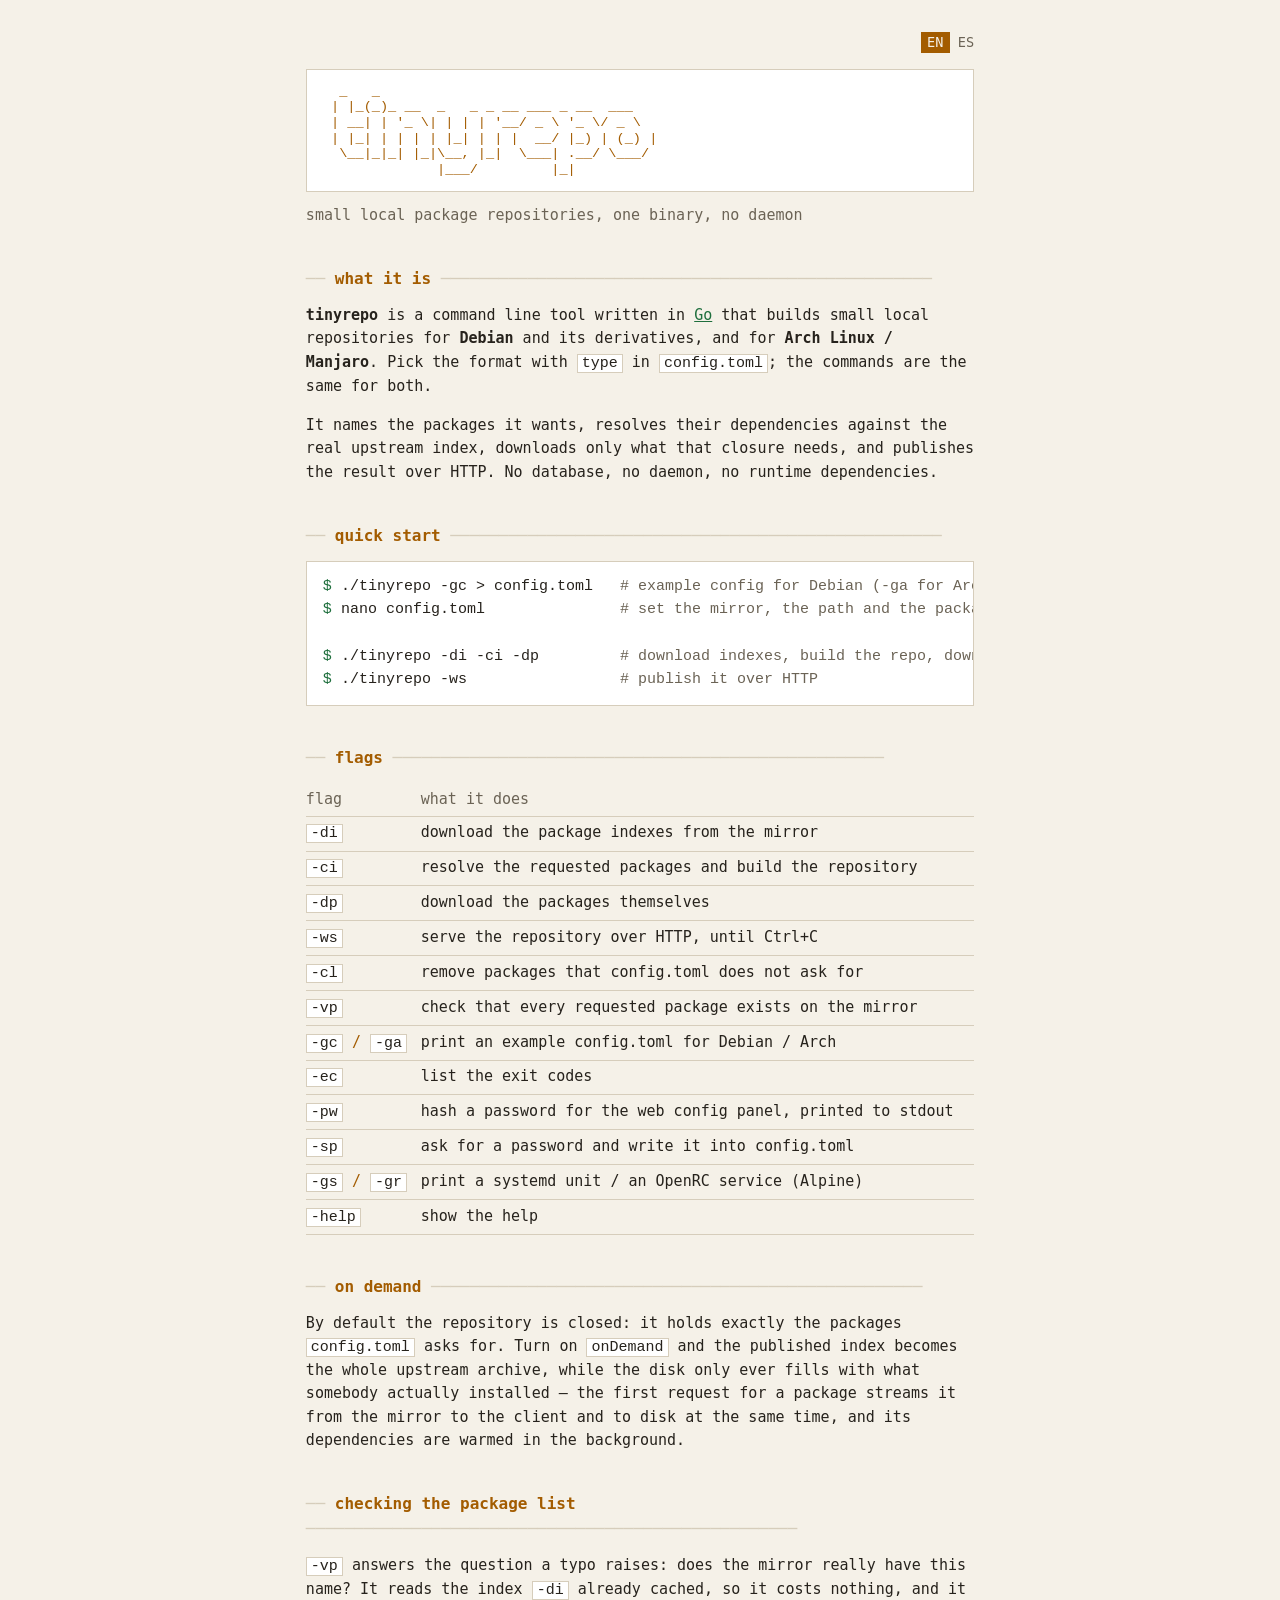
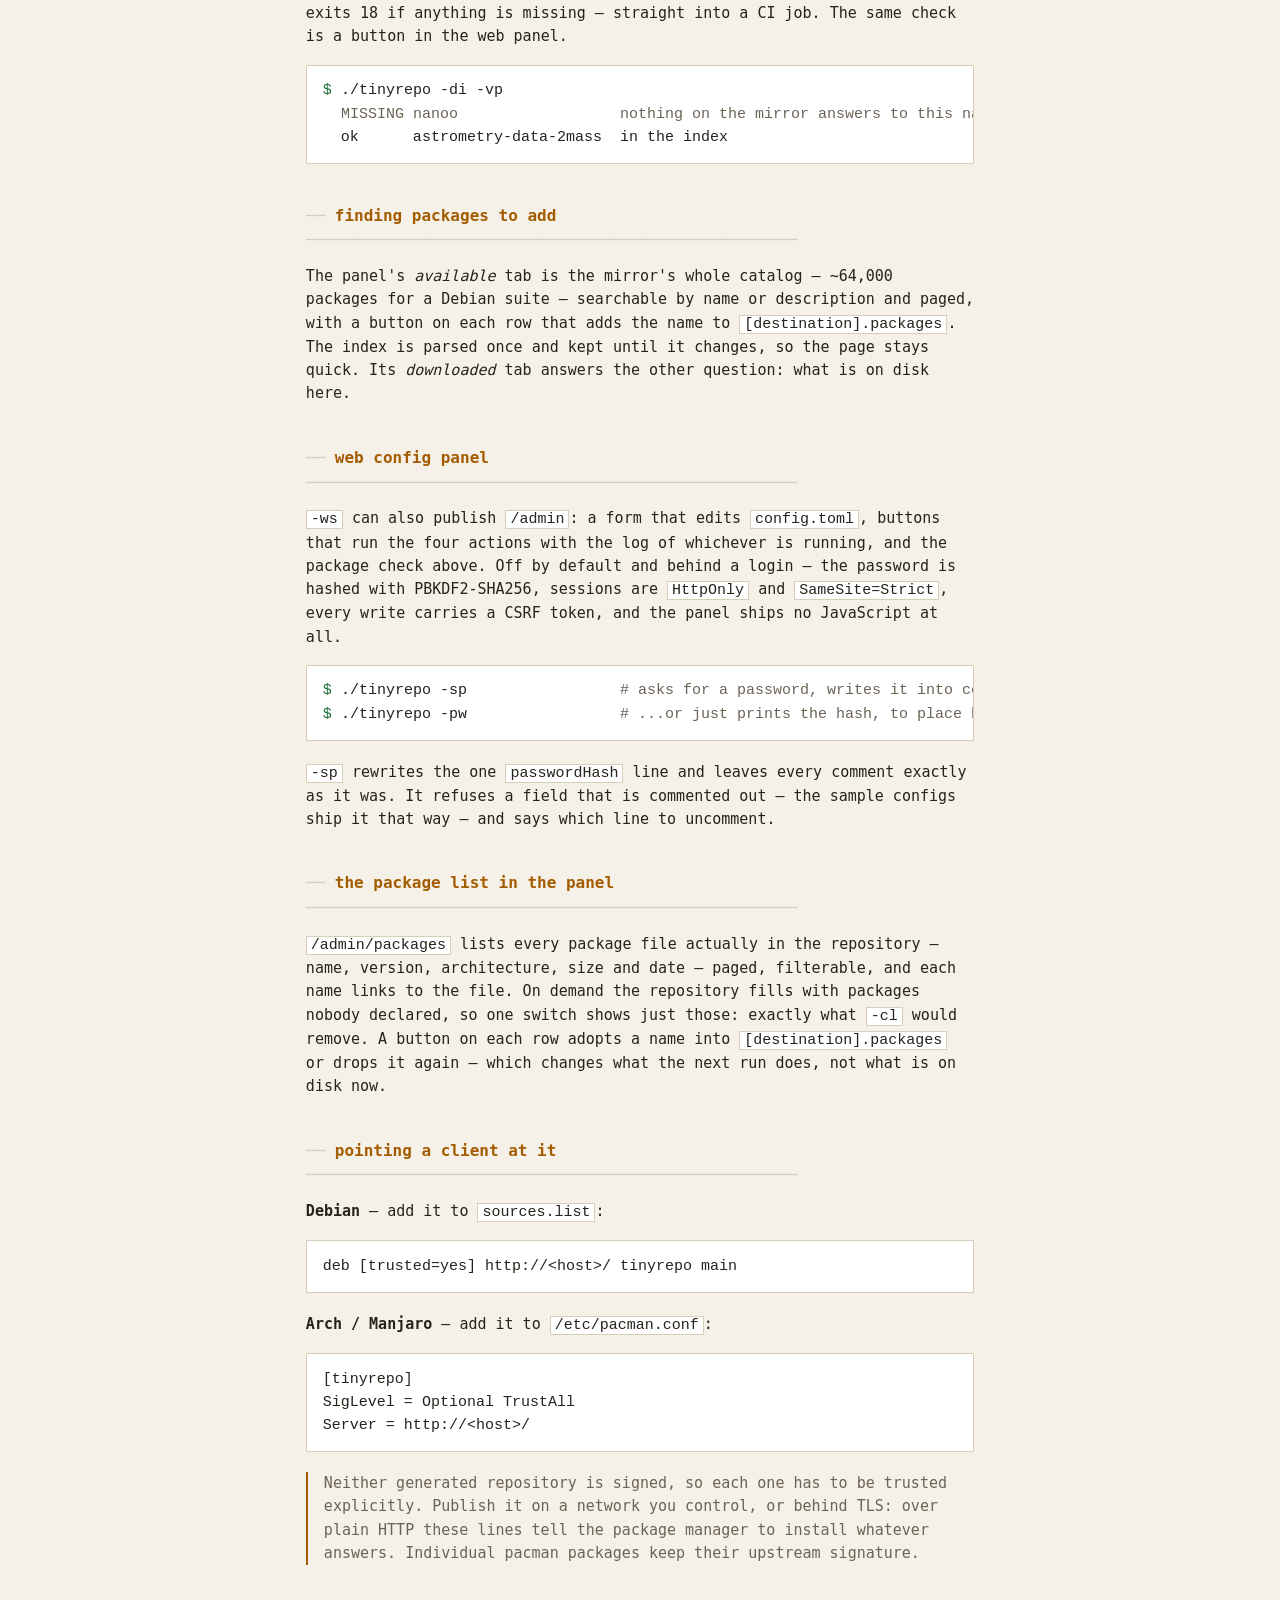
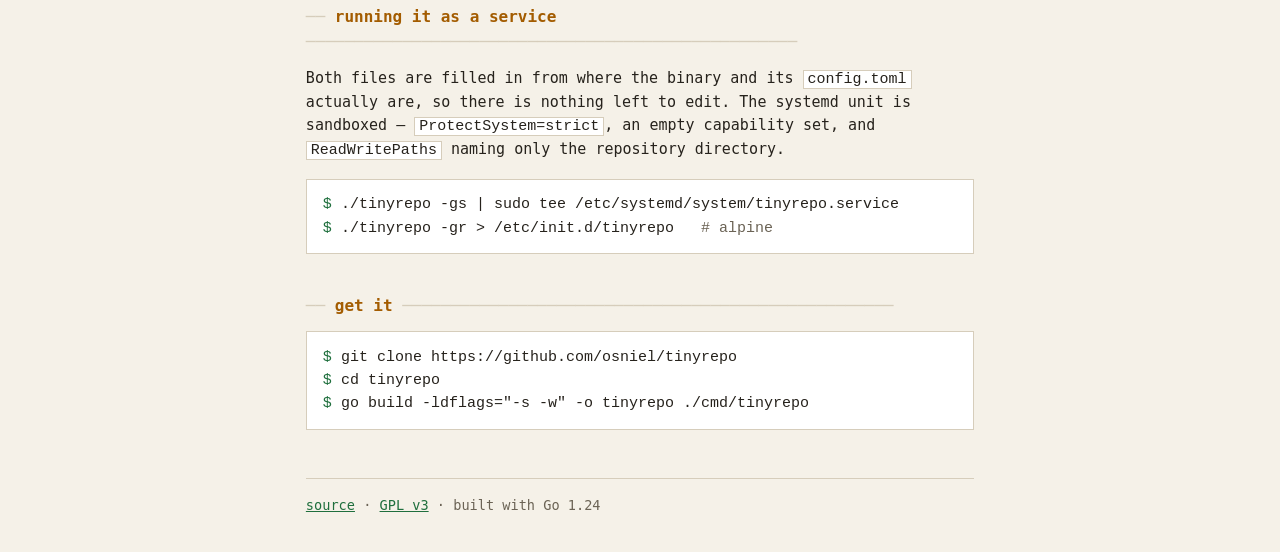
==== docs/index.html @ 4bbfd74e "docs: publish the website from docs/ for GitHub Pages Pages serves a branch from the repository root" ====
<!DOCTYPE html>
<html lang="en">
<head>
<meta charset="utf-8">
<meta name="viewport" content="width=device-width, initial-scale=1">
<title>tinyrepo — small local Debian and Arch repositories</title>
<meta name="description" content="A single Go binary that builds and serves small local package repositories for Debian and Arch Linux / Manjaro.">
<link rel="alternate" hreflang="en" href="./">
<link rel="alternate" hreflang="es" href="es/">
<link rel="stylesheet" href="assets/tui.css">
</head>
<body>
<main>

<nav class="lang">
  <a href="./" aria-current="true">EN</a>
  <a href="es/">ES</a>
</nav>

<header>
<pre class="logo" aria-label="tinyrepo">  _   _                           
 | |_(_)_ __  _   _ _ __ ___ _ __  ___
 | __| | '_ \| | | | '__/ _ \ '_ \/ _ \
 | |_| | | | | |_| | | |  __/ |_) | (_) |
  \__|_|_| |_|\__, |_|  \___| .__/ \___/
              |___/         |_|</pre>
<p class="tagline">small local package repositories, one binary, no daemon<span class="cursor"> </span></p>
</header>

<h2>what it is</h2>
<p><strong>tinyrepo</strong> is a command line tool written in
<a href="https://golang.org/">Go</a> that builds small local repositories for
<strong>Debian</strong> and its derivatives, and for
<strong>Arch Linux / Manjaro</strong>. Pick the format with <code>type</code> in
<code>config.toml</code>; the commands are the same for both.</p>
<p>It names the packages it wants, resolves their dependencies against the real
upstream index, downloads only what that closure needs, and publishes the result
over HTTP. No database, no daemon, no runtime dependencies.</p>

<h2>quick start</h2>
<pre><code><span class="p">$</span> ./tinyrepo -gc &gt; config.toml   <span class="c"># example config for Debian (-ga for Arch)</span>
<span class="p">$</span> nano config.toml               <span class="c"># set the mirror, the path and the packages</span>

<span class="p">$</span> ./tinyrepo -di -ci -dp         <span class="c"># download indexes, build the repo, download packages</span>
<span class="p">$</span> ./tinyrepo -ws                 <span class="c"># publish it over HTTP</span></code></pre>

<h2>flags</h2>
<div class="scroll">
<table>
<thead><tr><th>flag</th><th>what it does</th></tr></thead>
<tbody>
<tr><td><code>-di</code></td><td>download the package indexes from the mirror</td></tr>
<tr><td><code>-ci</code></td><td>resolve the requested packages and build the repository</td></tr>
<tr><td><code>-dp</code></td><td>download the packages themselves</td></tr>
<tr><td><code>-ws</code></td><td>serve the repository over HTTP, until Ctrl+C</td></tr>
<tr><td><code>-cl</code></td><td>remove packages that config.toml does not ask for</td></tr>
<tr><td><code>-vp</code></td><td>check that every requested package exists on the mirror</td></tr>
<tr><td><code>-gc</code> / <code>-ga</code></td><td>print an example config.toml for Debian / Arch</td></tr>
<tr><td><code>-ec</code></td><td>list the exit codes</td></tr>
<tr><td><code>-pw</code></td><td>hash a password for the web config panel, printed to stdout</td></tr>
<tr><td><code>-sp</code></td><td>ask for a password and write it into config.toml</td></tr>
<tr><td><code>-gs</code> / <code>-gr</code></td><td>print a systemd unit / an OpenRC service (Alpine)</td></tr>
<tr><td><code>-help</code></td><td>show the help</td></tr>
</tbody>
</table>
</div>

<h2>on demand</h2>
<p>By default the repository is closed: it holds exactly the
packages <code>config.toml</code> asks for. Turn on <code>onDemand</code> and the
published index becomes the whole upstream archive, while the disk only ever
fills with what somebody actually installed — the first request for a package
streams it from the mirror to the client and to disk at the same time, and its
dependencies are warmed in the background.</p>

<h2>checking the package list</h2>
<p><code>-vp</code> answers the question a typo raises: does the mirror really
have this name? It reads the index <code>-di</code> already cached, so it costs
nothing, and it exits 18 if anything is missing — straight into a CI job. The
same check is a button in the web panel.</p>
<pre><code><span class="p">$</span> ./tinyrepo -di -vp
  <span class="c">MISSING nanoo                  nothing on the mirror answers to this name</span>
  ok      astrometry-data-2mass  in the index</code></pre>

<h2>finding packages to add</h2>
<p>The panel's <em>available</em> tab is the mirror's whole catalog — ~64,000
packages for a Debian suite — searchable by name or description and paged, with
a button on each row that adds the name to <code>[destination].packages</code>.
The index is parsed once and kept until it changes, so the page stays quick. Its
<em>downloaded</em> tab answers the other question: what is on disk here.</p>

<h2>web config panel</h2>
<p><code>-ws</code> can also publish <code>/admin</code>: a form that edits
<code>config.toml</code>, buttons that run the four actions with the log of
whichever is running, and the package check above. Off by default and behind a
login — the password is hashed with PBKDF2-SHA256, sessions are
<code>HttpOnly</code> and <code>SameSite=Strict</code>, every write carries a
CSRF token, and the panel ships no JavaScript at all.</p>
<pre><code><span class="p">$</span> ./tinyrepo -sp                 <span class="c"># asks for a password, writes it into config.toml</span>
<span class="p">$</span> ./tinyrepo -pw                 <span class="c"># ...or just prints the hash, to place by hand</span></code></pre>
<p><code>-sp</code> rewrites the one <code>passwordHash</code> line and leaves
every comment exactly as it was. It refuses a field that is commented out — the
sample configs ship it that way — and says which line to uncomment.</p>

<h2>the package list in the panel</h2>
<p><code>/admin/packages</code> lists every package file actually in the
repository — name, version, architecture, size and date — paged, filterable, and
each name links to the file. On demand the repository fills with packages nobody
declared, so one switch shows just those: exactly what <code>-cl</code> would
remove. A button on each row adopts a name into
<code>[destination].packages</code> or drops it again — which changes what the
next run does, not what is on disk now.</p>

<h2>pointing a client at it</h2>
<p><strong>Debian</strong> — add it to <code>sources.list</code>:</p>
<pre><code>deb [trusted=yes] http://&lt;host&gt;/ tinyrepo main</code></pre>
<p><strong>Arch / Manjaro</strong> — add it to <code>/etc/pacman.conf</code>:</p>
<pre><code>[tinyrepo]
SigLevel = Optional TrustAll
Server = http://&lt;host&gt;/</code></pre>
<p class="note">Neither generated repository is signed, so each one has to be trusted
explicitly. Publish it on a network you control, or behind TLS: over plain HTTP
these lines tell the package manager to install whatever answers. Individual
pacman packages keep their upstream signature.</p>

<h2>running it as a service</h2>
<p>Both files are filled in from where the binary and its <code>config.toml</code>
actually are, so there is nothing left to edit. The systemd unit is sandboxed —
<code>ProtectSystem=strict</code>, an empty capability set, and
<code>ReadWritePaths</code> naming only the repository directory.</p>
<pre><code><span class="p">$</span> ./tinyrepo -gs | sudo tee /etc/systemd/system/tinyrepo.service
<span class="p">$</span> ./tinyrepo -gr &gt; /etc/init.d/tinyrepo   <span class="c"># alpine</span></code></pre>

<h2>get it</h2>
<pre><code><span class="p">$</span> git clone https://github.com/osniel/tinyrepo
<span class="p">$</span> cd tinyrepo
<span class="p">$</span> go build -ldflags="-s -w" -o tinyrepo ./cmd/tinyrepo</code></pre>

<footer>
<a href="https://github.com/osniel/tinyrepo">source</a> ·
<a href="https://www.gnu.org/licenses/gpl-3.0.html">GPL v3</a> ·
built with Go 1.24
</footer>

</main>
</body>
</html>
---- docs/assets/tui.css ----
/* tinyrepo - TUI stylesheet.
   No framework, no JavaScript, no webfont: the terminal look comes from the
   monospace stack the reader already has and from box-drawing characters. */

:root {
  color-scheme: light dark;

  --bg:        #12100e;
  --panel:     #1a1714;
  --fg:        #d8cfc0;
  --dim:       #8a8176;
  --accent:    #ffb454; /* amber phosphor */
  --accent-2:  #7fd88f;
  --border:    #3a332c;
  --measure:   74ch;
}

@media (prefers-color-scheme: light) {
  :root {
    --bg:       #f5f1e8;
    --panel:    #ffffff;
    --fg:       #26221c;
    --dim:      #6b6355;
    --accent:   #a35c00;
    --accent-2: #1f6f3d;
    --border:   #d6cdbb;
  }
}

* { box-sizing: border-box; }

html { -webkit-text-size-adjust: 100%; }

body {
  margin: 0;
  padding: 2rem 1rem 4rem;
  background: var(--bg);
  color: var(--fg);
  font-family: ui-monospace, "SF Mono", "Cascadia Mono", Menlo, Consolas,
               "DejaVu Sans Mono", monospace;
  font-size: 15px;
  line-height: 1.55;
}

main { max-width: var(--measure); margin: 0 auto; }

/* ── header ────────────────────────────────────────────────────────────── */

header { margin-bottom: 2rem; }

.logo {
  color: var(--accent);
  font-size: clamp(0.6rem, 2.4vw, 0.85rem);
  line-height: 1.15;
  margin: 0 0 0.75rem;
  overflow-x: auto;
  white-space: pre;
}

.tagline { color: var(--dim); margin: 0; }

/* ── language switch ───────────────────────────────────────────────────── */

.lang {
  display: flex;
  gap: 0.5rem;
  justify-content: flex-end;
  margin: 0 0 1rem;
  font-size: 0.85rem;
}
.lang a { color: var(--dim); text-decoration: none; }
.lang a:hover { color: var(--accent); }
.lang [aria-current="true"] {
  color: var(--bg);
  background: var(--accent);
  padding: 0 0.4rem;
}

/* ── sections ──────────────────────────────────────────────────────────── */

h2 {
  color: var(--accent);
  font-size: 1rem;
  font-weight: 700;
  margin: 2.5rem 0 0.75rem;
}
h2::before { content: "── "; color: var(--border); }
h2::after  { content: " ───────────────────────────────────────────────────"; color: var(--border); }

p { margin: 0 0 1rem; }

a { color: var(--accent-2); }
a:hover { color: var(--accent); }

/* ── terminal block ────────────────────────────────────────────────────── */

pre {
  background: var(--panel);
  border: 1px solid var(--border);
  margin: 0 0 1.25rem;
  overflow-x: auto;
  padding: 0.85rem 1rem;
}
code { color: var(--fg); }
pre .p { color: var(--accent-2); }   /* prompt */
pre .c { color: var(--dim); }        /* comment */

:not(pre) > code {
  background: var(--panel);
  border: 1px solid var(--border);
  padding: 0 0.25rem;
}

/* ── table ─────────────────────────────────────────────────────────────── */

.scroll { overflow-x: auto; margin-bottom: 1.25rem; }

table { border-collapse: collapse; width: 100%; }
th, td {
  border-bottom: 1px solid var(--border);
  padding: 0.3rem 0.75rem 0.3rem 0;
  text-align: left;
  vertical-align: top;
}
th { color: var(--dim); font-weight: 400; }
td:first-child { color: var(--accent); white-space: nowrap; }

/* ── callout ───────────────────────────────────────────────────────────── */

.note {
  border-left: 2px solid var(--accent);
  color: var(--dim);
  padding-left: 1rem;
}

/* ── footer ────────────────────────────────────────────────────────────── */

footer {
  border-top: 1px solid var(--border);
  color: var(--dim);
  font-size: 0.85rem;
  margin-top: 3rem;
  padding-top: 1rem;
}

/* Blinking block cursor, off for anyone who asked for less motion. */
.cursor { background: var(--accent); animation: blink 1.1s step-end infinite; }
@keyframes blink { 50% { background: transparent; } }
@media (prefers-reduced-motion: reduce) { .cursor { animation: none; } }
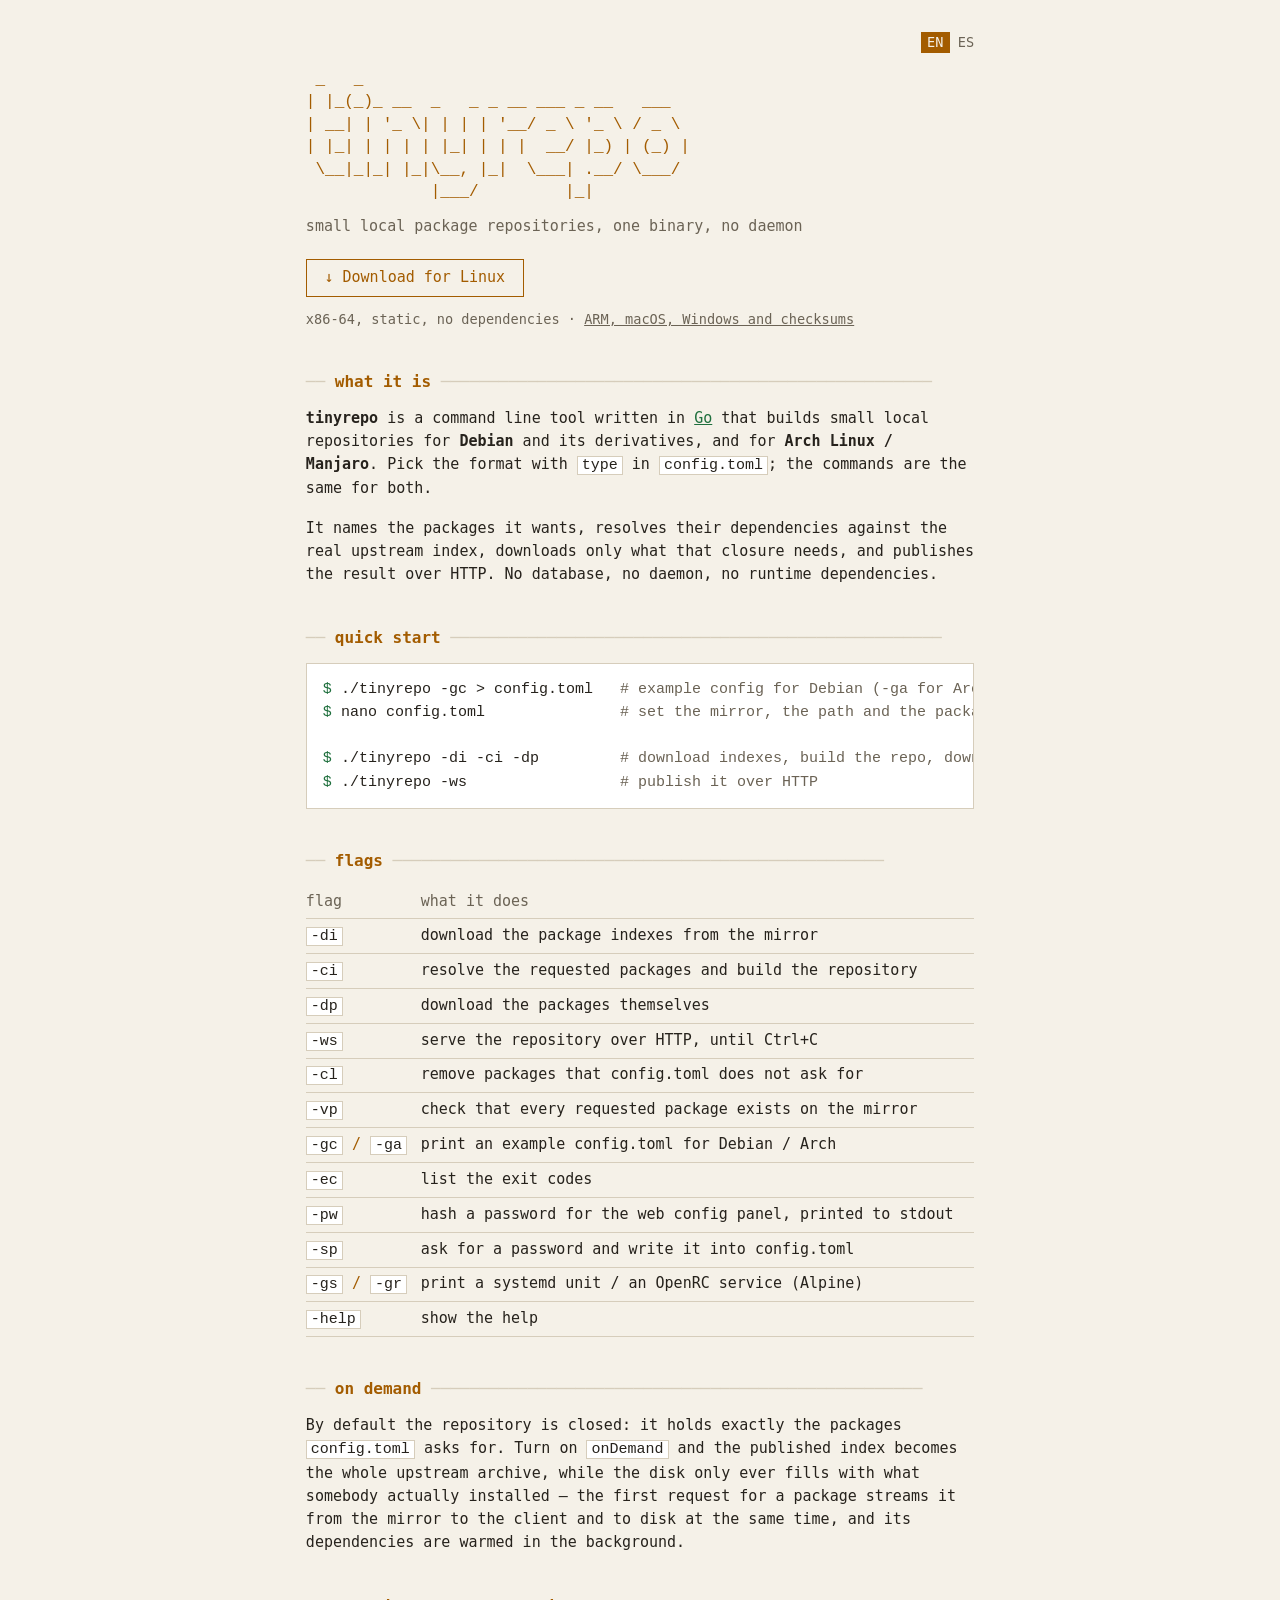
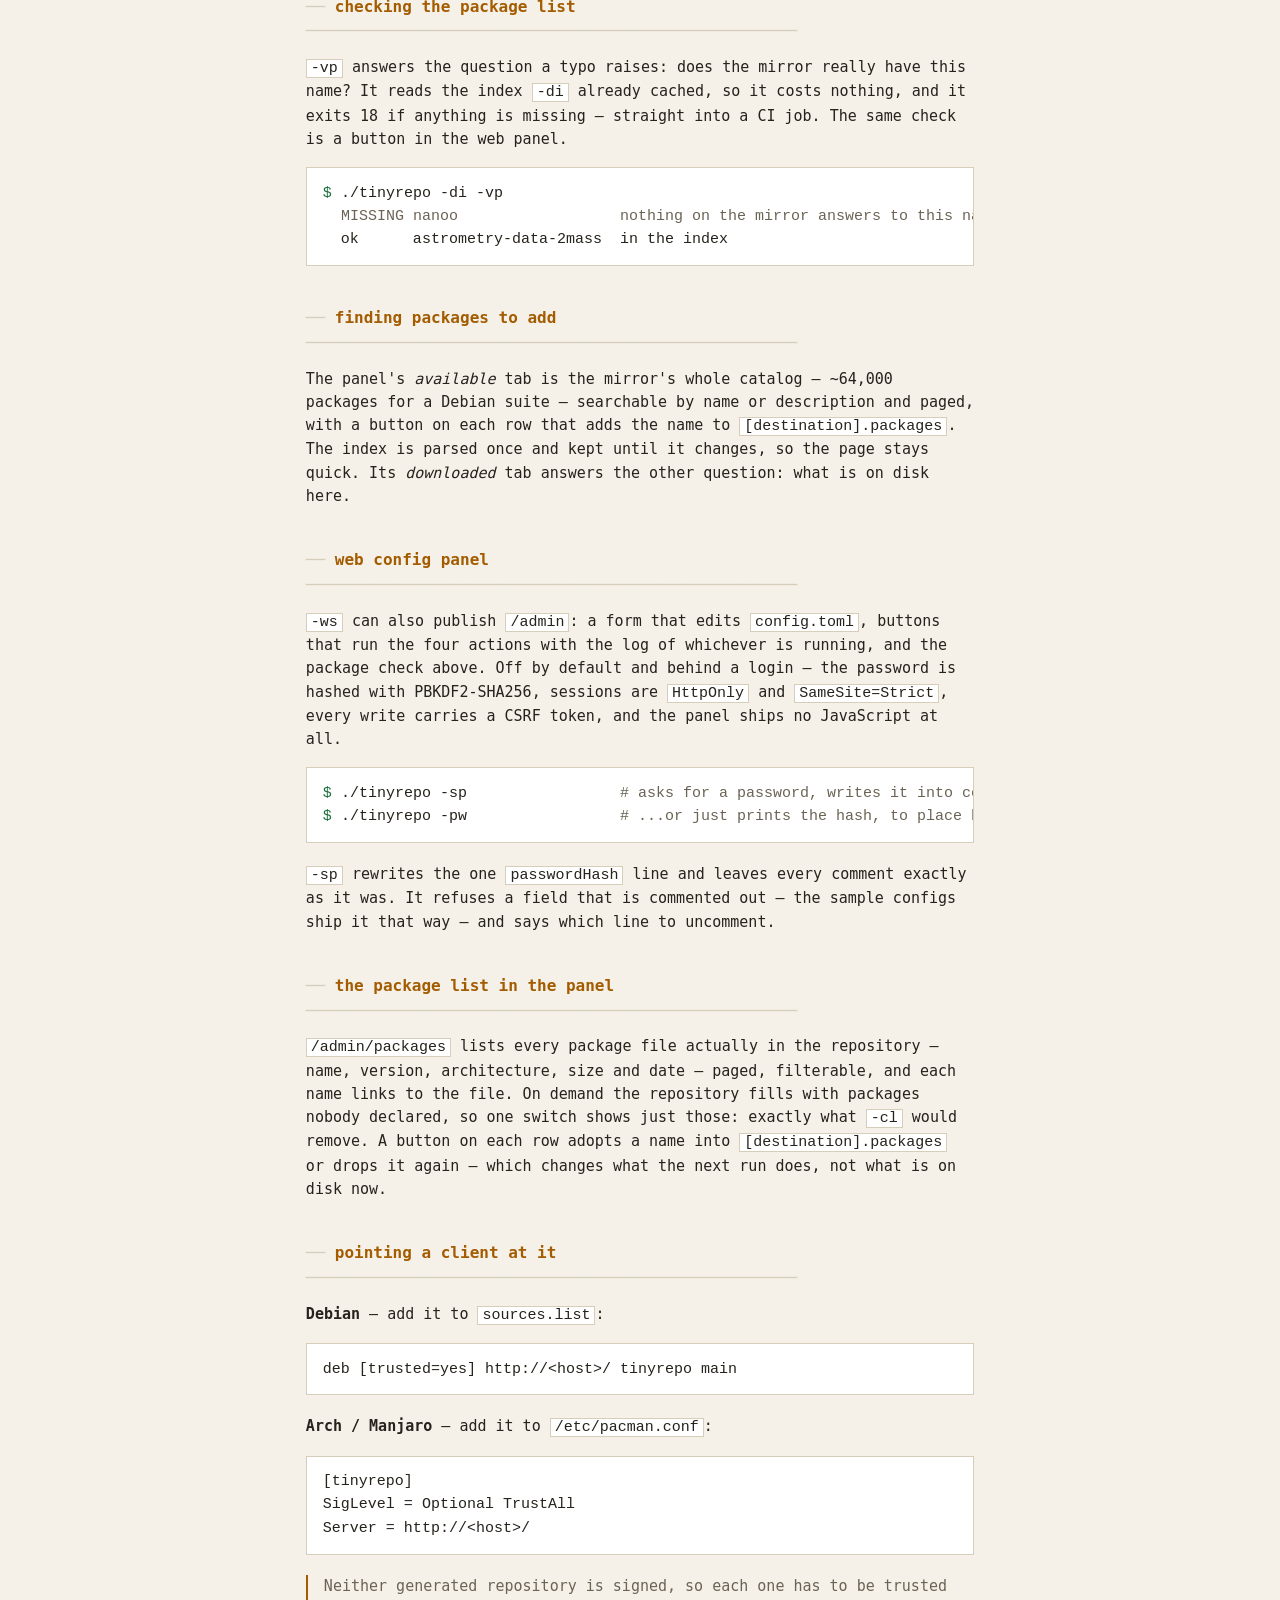
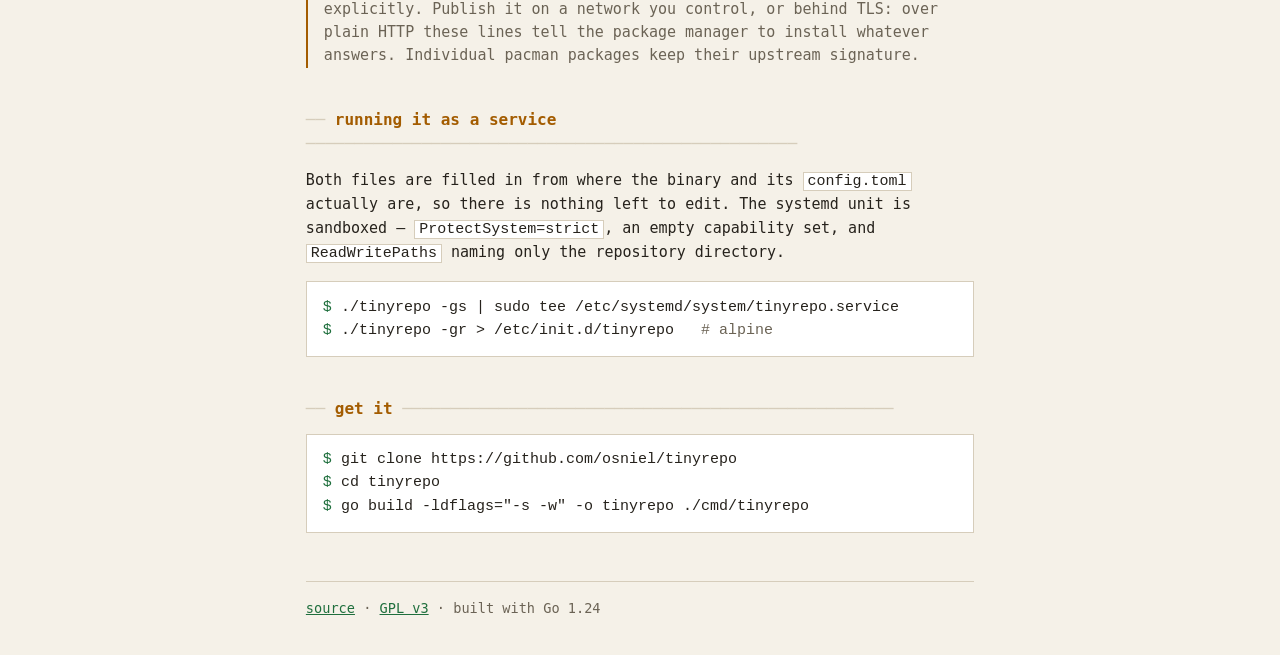
==== commit 40a62064: "docs: download button in the site header Links to /releases/latest/download/tinyrepo-linux-amd64, wh" ====
--- a/docs/index.html
+++ b/docs/index.html
@@ -18,13 +18,19 @@
 </nav>
 
 <header>
-<pre class="logo" aria-label="tinyrepo">  _   _                           
- | |_(_)_ __  _   _ _ __ ___ _ __  ___
- | __| | '_ \| | | | '__/ _ \ '_ \/ _ \
- | |_| | | | | |_| | | |  __/ |_) | (_) |
-  \__|_|_| |_|\__, |_|  \___| .__/ \___/
-              |___/         |_|</pre>
+<pre class="logo" aria-label="tinyrepo"> _   _
+| |_(_)_ __  _   _ _ __ ___ _ __   ___
+| __| | '_ \| | | | '__/ _ \ '_ \ / _ \
+| |_| | | | | |_| | | |  __/ |_) | (_) |
+ \__|_|_| |_|\__, |_|  \___| .__/ \___/
+             |___/         |_|</pre>
 <p class="tagline">small local package repositories, one binary, no daemon<span class="cursor"> </span></p>
+
+<div class="get">
+<a class="button" href="https://github.com/osnieltux/tinyrepo/releases/latest/download/tinyrepo-linux-amd64" download>&#8595; Download for Linux</a>
+<span class="other">x86-64, static, no dependencies &middot;
+<a href="https://github.com/osnieltux/tinyrepo/releases/latest">ARM, macOS, Windows and checksums</a></span>
+</div>
 </header>
 
 <h2>what it is</h2>
--- a/docs/assets/tui.css
+++ b/docs/assets/tui.css
@@ -49,15 +49,50 @@
 header { margin-bottom: 2rem; }
 
 .logo {
+  /* Not the boxed pre the rest of the page uses: the logo is a heading, not a
+     command block. The line height is the fiddly part: in a terminal a glyph
+     fills its cell, but in a browser "|" and "\" run the full em, so anything
+     under about 1.3 makes the rows overlap. The lower clamp bound matters for the
+     same reason: shrunk far enough, rounding to whole pixels closes the gap
+     again, and 40 columns still fit a 360px screen at 0.7rem. */
+  background: none;
+  border: 0;
   color: var(--accent);
-  font-size: clamp(0.6rem, 2.4vw, 0.85rem);
-  line-height: 1.15;
+  font-size: clamp(0.7rem, 2.2vw, 1rem);
+  line-height: 1.4;
   margin: 0 0 0.75rem;
   overflow-x: auto;
+  overflow-y: hidden;
+  padding: 0;
   white-space: pre;
 }
 
-.tagline { color: var(--dim); margin: 0; }
+.tagline { color: var(--dim); margin: 0 0 1.25rem; }
+
+/* ── download ──────────────────────────────────────────────────────────── */
+
+/* The link points at /releases/latest/download/, which GitHub redirects to
+   whatever the newest release holds, so the button never needs updating when a
+   version ships. */
+.get {
+  align-items: baseline;
+  display: flex;
+  flex-wrap: wrap;
+  gap: 0.75rem 1rem;
+}
+
+.get a.button {
+  border: 1px solid var(--accent);
+  color: var(--accent);
+  padding: 0.4rem 1.1rem;
+  text-decoration: none;
+  white-space: nowrap;
+}
+.get a.button:hover { background: var(--accent); color: var(--bg); }
+
+.get .other { color: var(--dim); font-size: 0.85rem; }
+.get .other a { color: var(--dim); }
+.get .other a:hover { color: var(--accent); }
 
 /* ── language switch ───────────────────────────────────────────────────── */
 
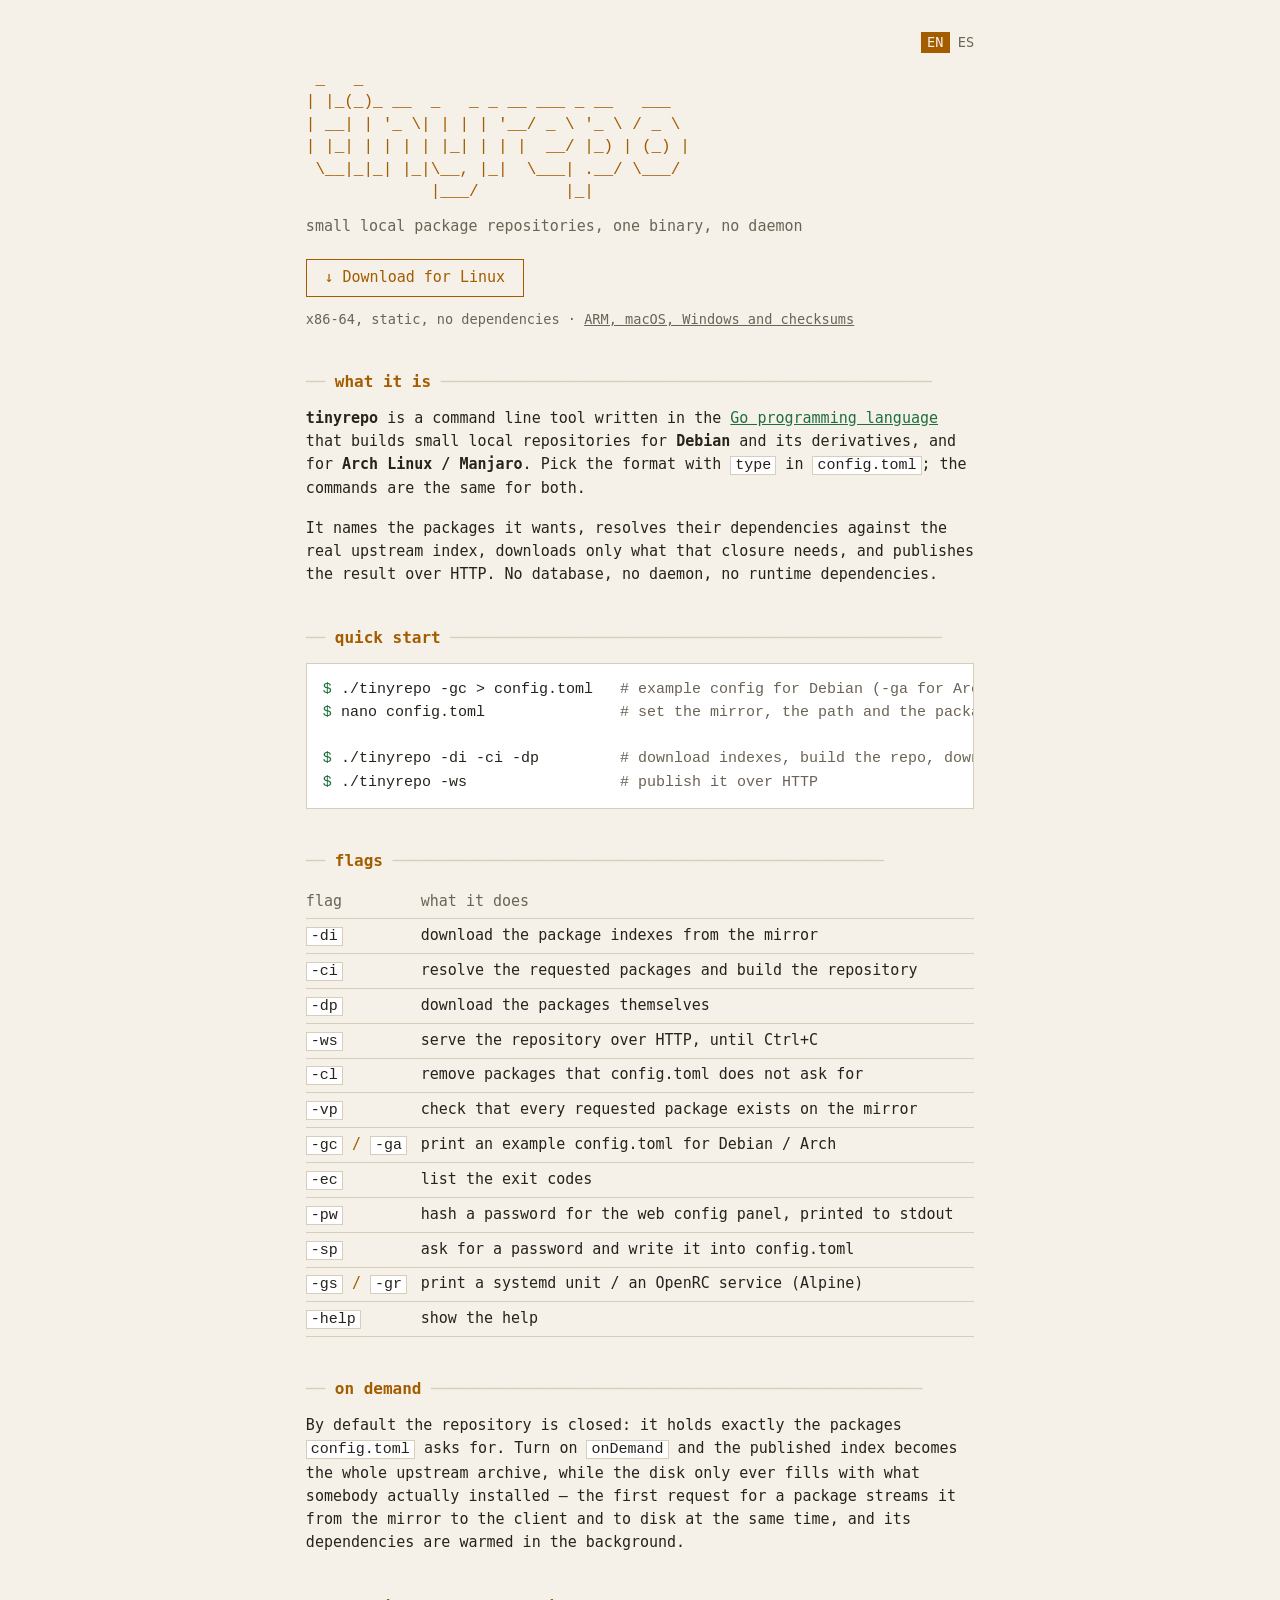
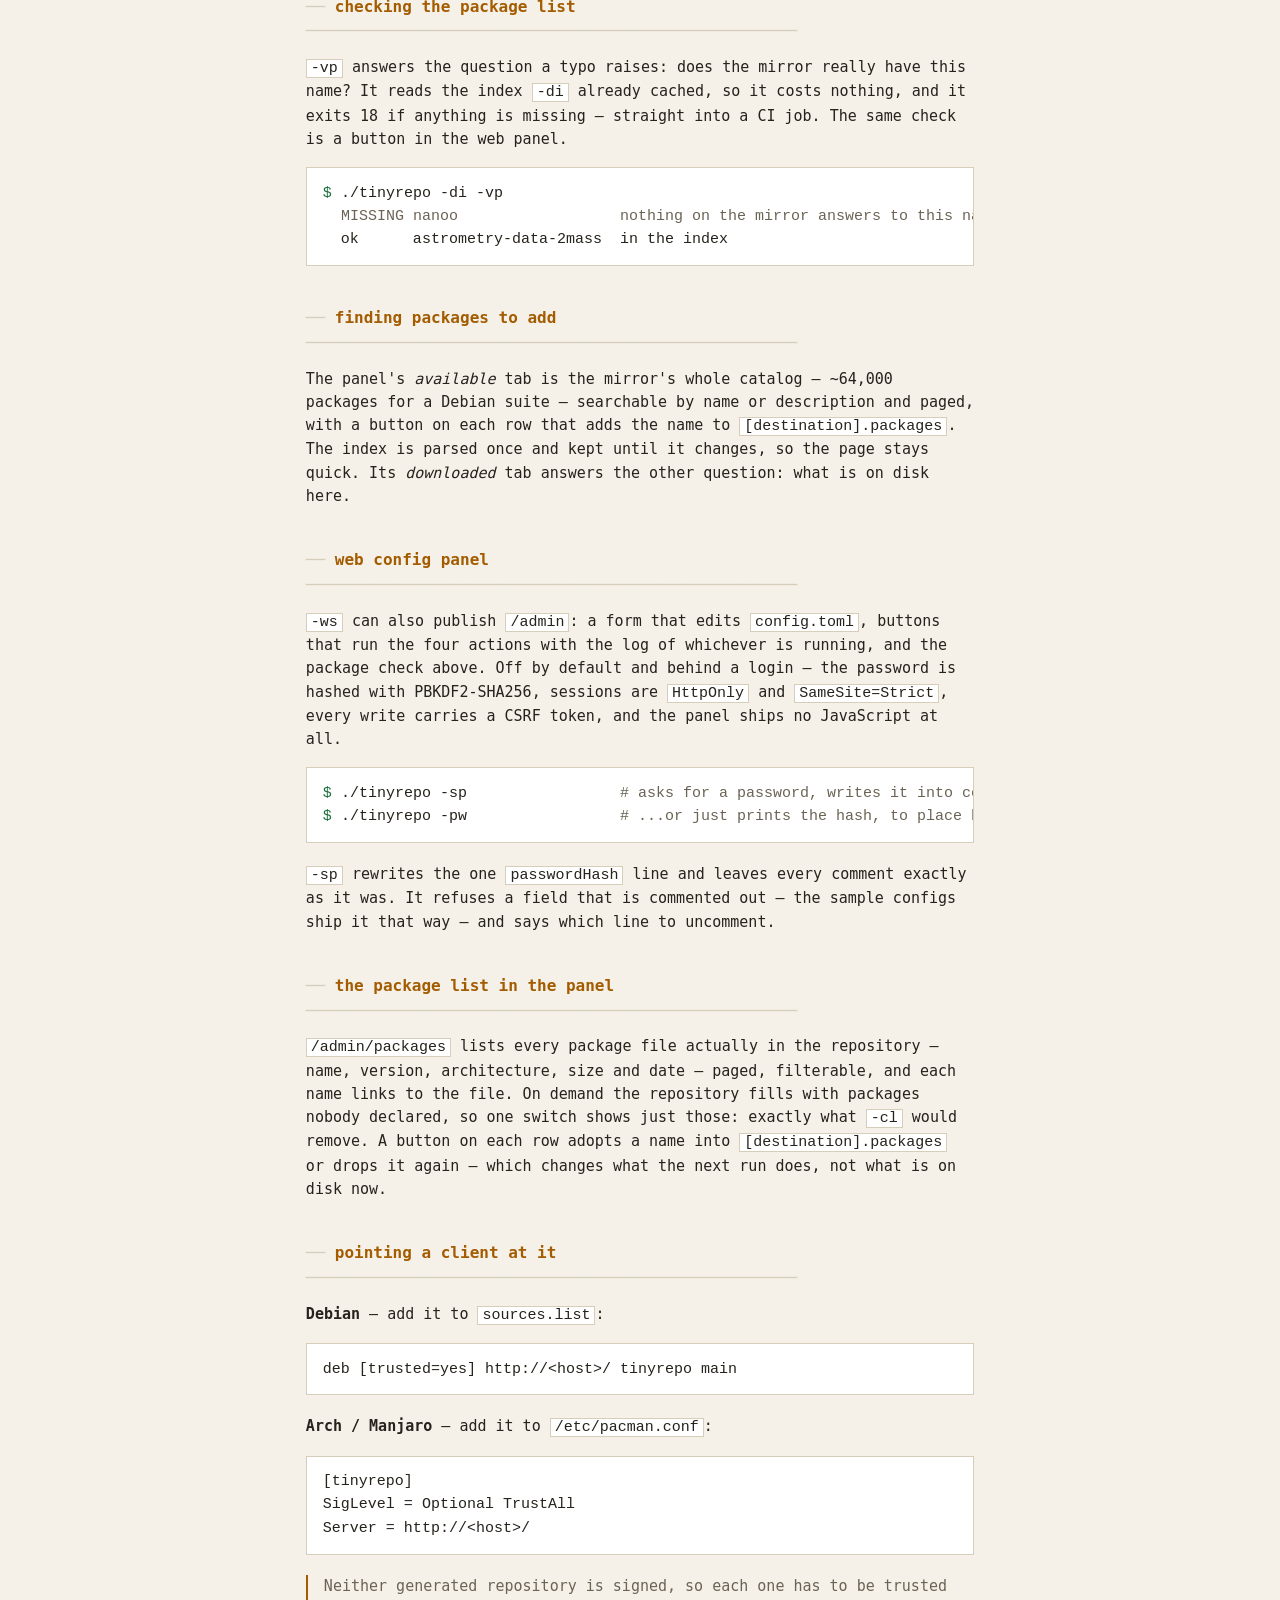
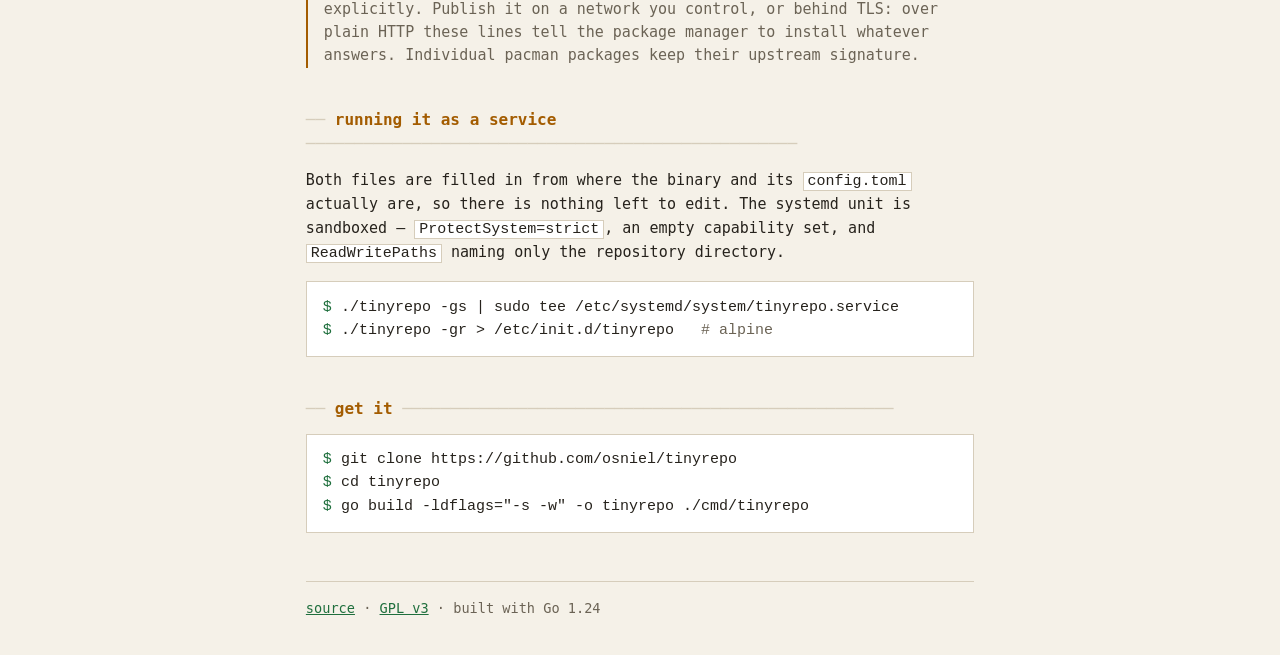
==== commit ae649338: "docs: fix hreflang, Go link text and favicon for Lighthouse Co-Authored-By: Claude Opus 5.5 <noreply" ====
--- a/docs/index.html
+++ b/docs/index.html
@@ -5,8 +5,10 @@
 <meta name="viewport" content="width=device-width, initial-scale=1">
 <title>tinyrepo — small local Debian and Arch repositories</title>
 <meta name="description" content="A single Go binary that builds and serves small local package repositories for Debian and Arch Linux / Manjaro.">
-<link rel="alternate" hreflang="en" href="./">
-<link rel="alternate" hreflang="es" href="es/">
+<link rel="alternate" hreflang="en" href="https://tinyrepo.dev/">
+<link rel="alternate" hreflang="es" href="https://tinyrepo.dev/es/">
+<link rel="alternate" hreflang="x-default" href="https://tinyrepo.dev/">
+<link rel="icon" href="data:image/svg+xml,%3Csvg xmlns=%27http://www.w3.org/2000/svg%27 viewBox=%270 0 16 16%27%3E%3Crect width=%2716%27 height=%2716%27 rx=%273%27 fill=%27%23111%27/%3E%3Ctext x=%273%27 y=%2712%27 font-family=%27monospace%27 font-size=%2711%27 fill=%27%237f7%27%3E%3E%3C/text%3E%3C/svg%3E">
 <link rel="stylesheet" href="assets/tui.css">
 </head>
 <body>
@@ -34,8 +36,8 @@
 </header>
 
 <h2>what it is</h2>
-<p><strong>tinyrepo</strong> is a command line tool written in
-<a href="https://golang.org/">Go</a> that builds small local repositories for
+<p><strong>tinyrepo</strong> is a command line tool written in the
+<a href="https://go.dev/">Go programming language</a> that builds small local repositories for
 <strong>Debian</strong> and its derivatives, and for
 <strong>Arch Linux / Manjaro</strong>. Pick the format with <code>type</code> in
 <code>config.toml</code>; the commands are the same for both.</p>
